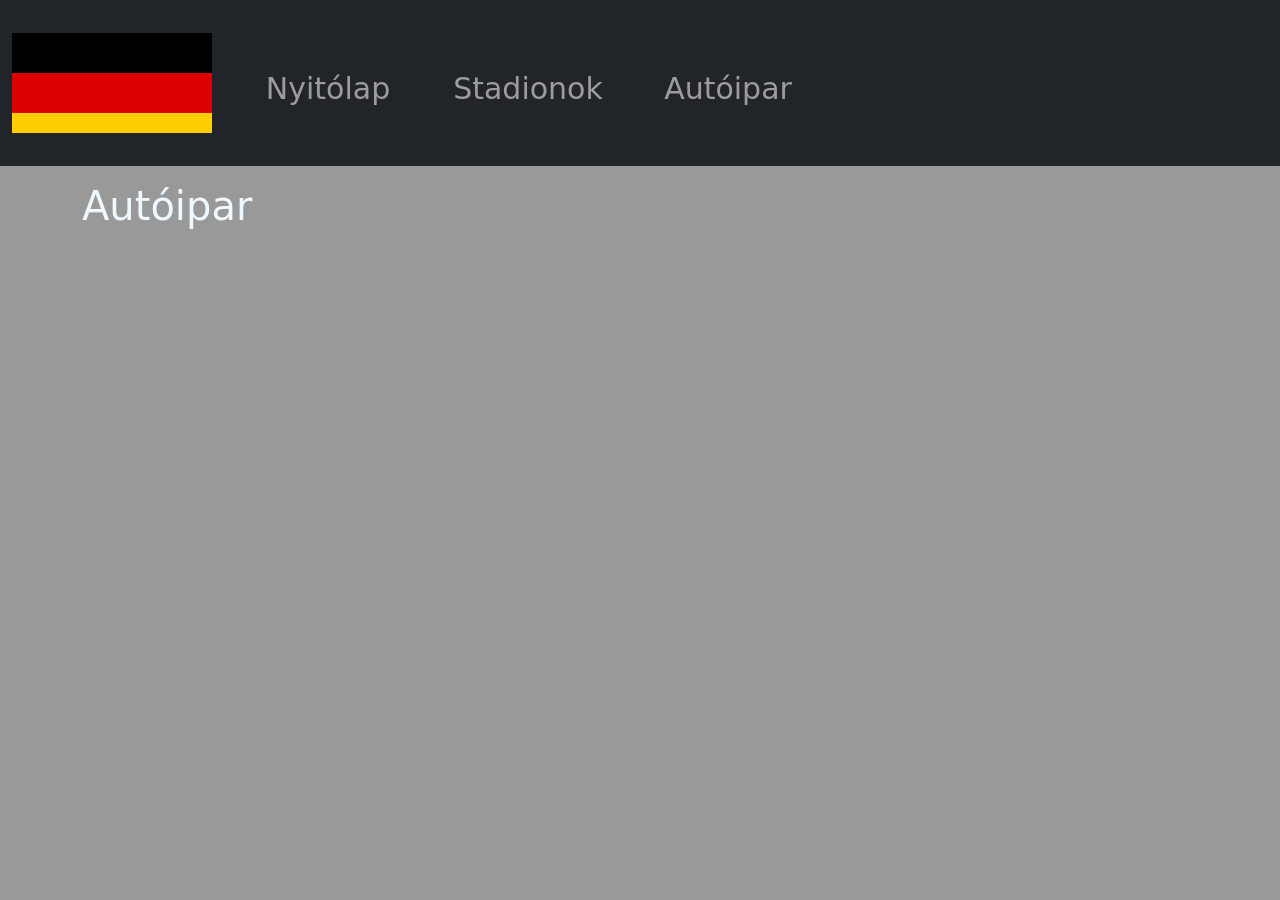
==== autoipar.html @ af7eff60 "aaa" ====
<!DOCTYPE html>
<html lang="en">

<head>
    <meta charset="UTF-8">
    <meta name="viewport" content="width=device-width, initial-scale=1.0">
    <title>Document</title>

    <!-- Latest compiled and minified CSS -->
    <link href="https://cdn.jsdelivr.net/npm/bootstrap@5.3.8/dist/css/bootstrap.min.css" rel="stylesheet">

    <!-- Latest compiled JavaScript -->
    <script src="https://cdn.jsdelivr.net/npm/bootstrap@5.3.8/dist/js/bootstrap.bundle.min.js"></script>


    <link rel="preconnect" href="https://fonts.googleapis.com">
    <link rel="preconnect" href="https://fonts.gstatic.com" crossorigin>
    <link href="https://fonts.googleapis.com/css2?family=Sen:wght@700&display=swap" rel="stylesheet">

    <link rel="stylesheet" href="stilus.css">

</head>

<body>

    <div id="menu"></div>
    <header></header>
    <main class="container mt-3">
        <h1 class="etelekcim">Autóipar</h1>
        <section>
            <div class="row" id="foDiv">

            </div>
        </section>






    </main>

    <footer></footer>

    <script src="js/menu.js"></script>
    <script src="js/adat3.js"></script>
    <!--<script src="js/ikon.js"></script>-->
    <script src="js/etelek.js"></script>
</body>
---- stilus.css ----
.cimecske {
    font-family: "Sen", sans-serif;
    font-weight: 700;
    font-size: 200%;
}

.kep {
    height: 300px;
}

.leirasSzoveg {
    text-align: justify;
}

.kartya {
    border: 1px solid rgb(255, 0, 51);
    box-shadow: 3px 3px;
    border-radius: 3px;
    margin: 10px;
    padding: 10px;
    height: 500px;
}

#foDiv {
    background-image: url("");
    background-size: cover;
    background-position: center;
    padding: 20px;
    border-radius: 10px;
}

body {
    background: linear-gradient(rgba(0, 0, 0, 0.4), rgba(0, 0, 0, 0.4)), url("kepek/hatter2.jpg");
    background-size: cover;
    background-position: center;
    background-attachment: fixed;
}

h1 {
    color: aliceblue;
}

a {
    background-image: url(kepek/Gemany.svg);
    height: 100px;
    width: 200px;
    background-size: cover;
    font-size: 100px;
}

.betu {
    font-size: 30px;
    text-align: center;
    padding-top: 50px;
}

.etelekcim {
    position: relative;
    display: inline-block;
    font-size: 40px;
    z-index: 2;
}

.etelekcim::before {
    content: "";
    position: absolute;
    top: -20px;
    left: 0px;
    width: 150px;
    height: 150px;
    background-image: url("");
    background-size: contain;
    background-repeat: no-repeat;
    opacity: 0.7;
    z-index: -1;
    /* EZ A LÉNYEG: mögé kerül */
}
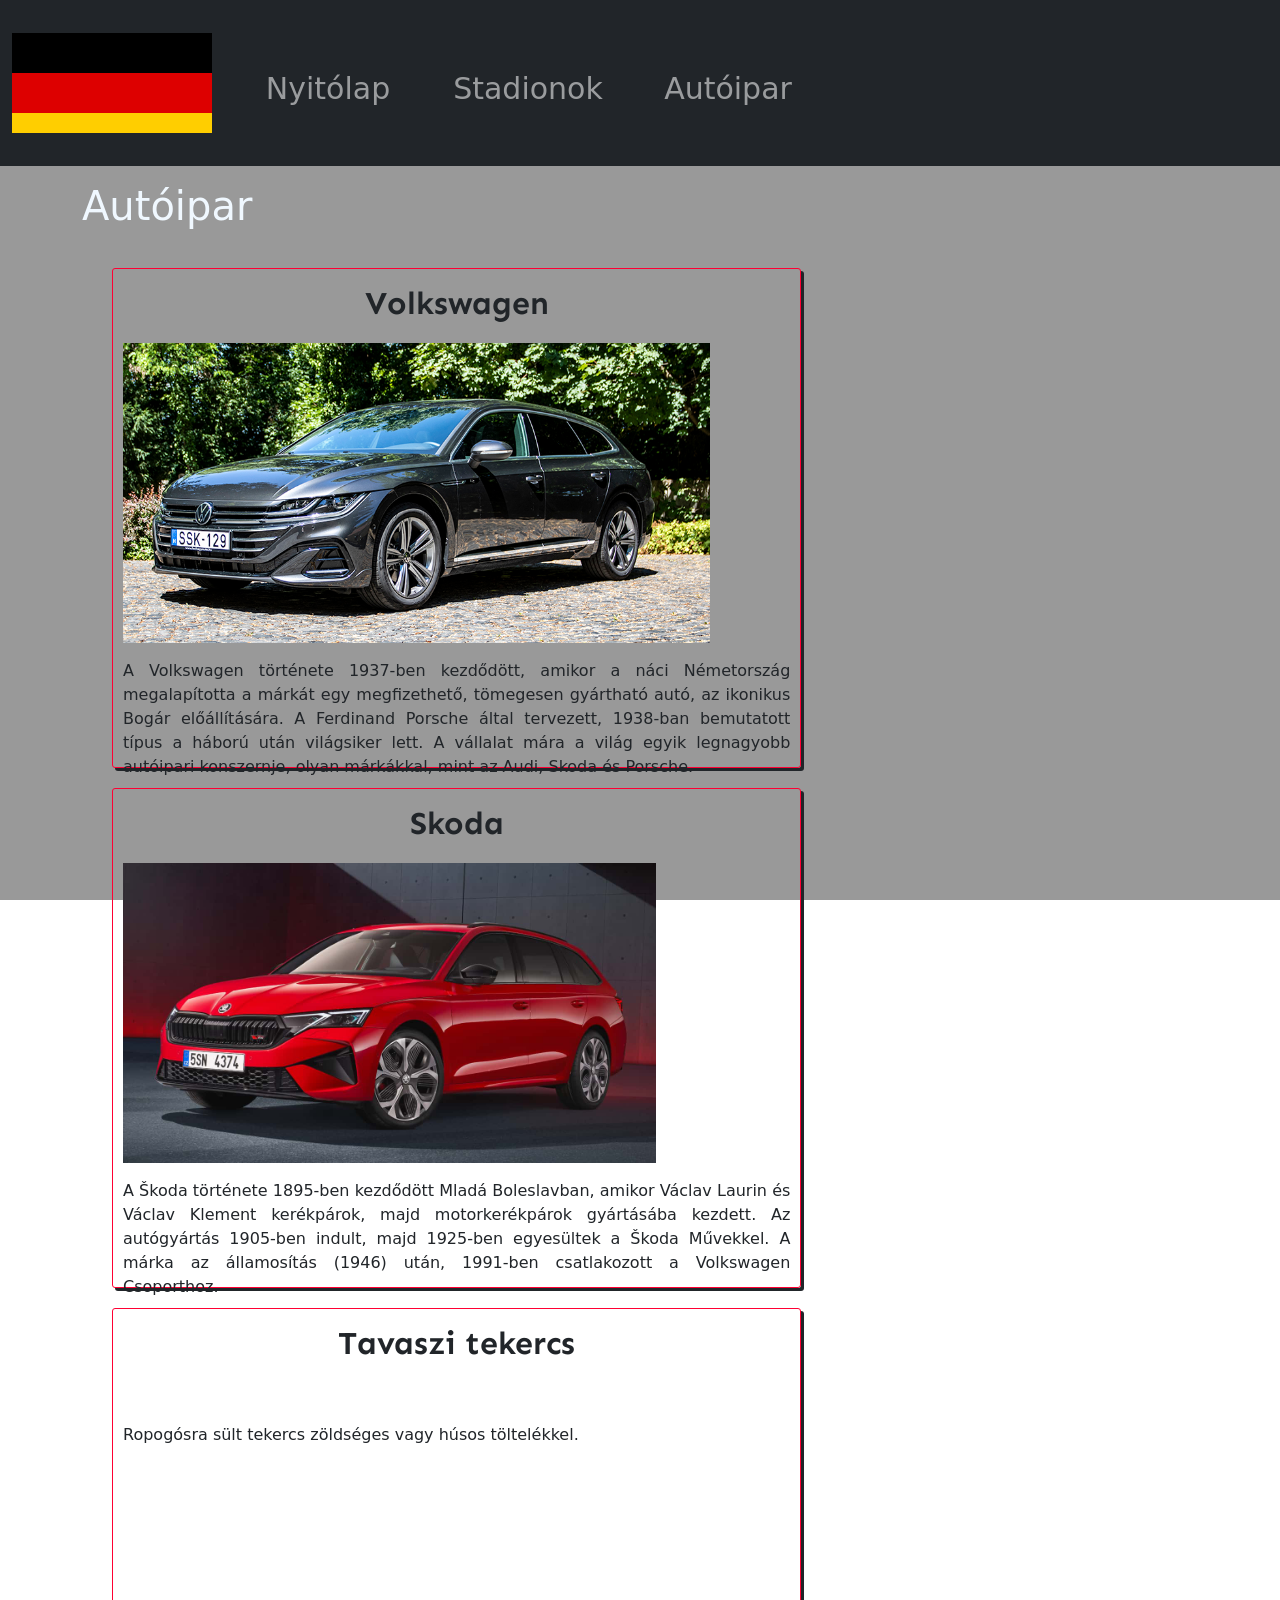
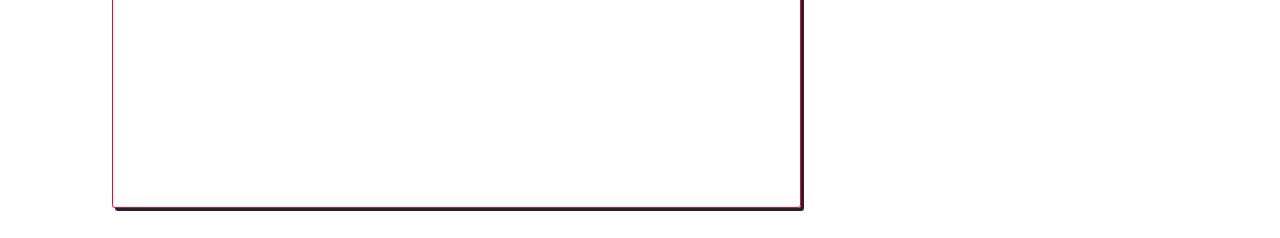
==== commit 5a2bbb58: "AA" ====
--- a/autoipar.html
+++ b/autoipar.html
@@ -45,5 +45,5 @@
     <script src="js/menu.js"></script>
     <script src="js/adat3.js"></script>
     <!--<script src="js/ikon.js"></script>-->
-    <script src="js/etelek.js"></script>
+    <script src="js/autoipar.js"></script>
 </body>
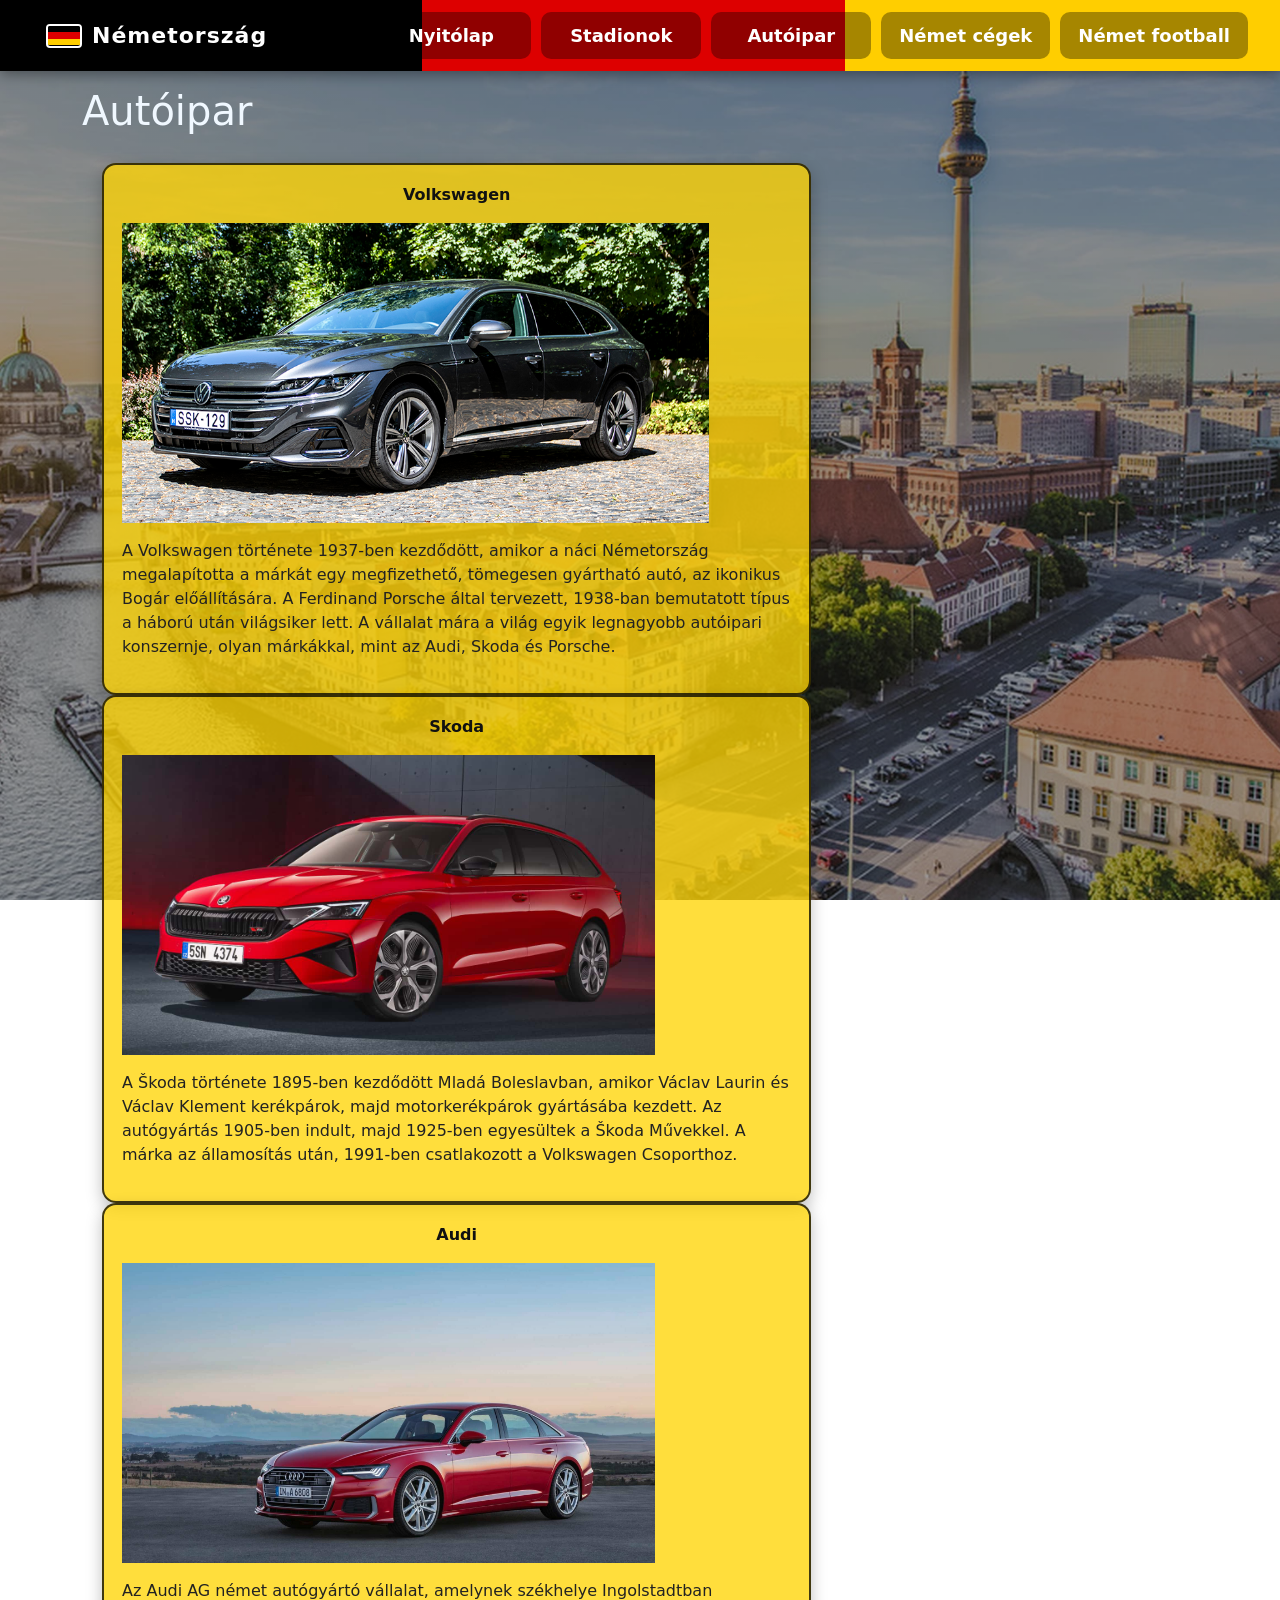
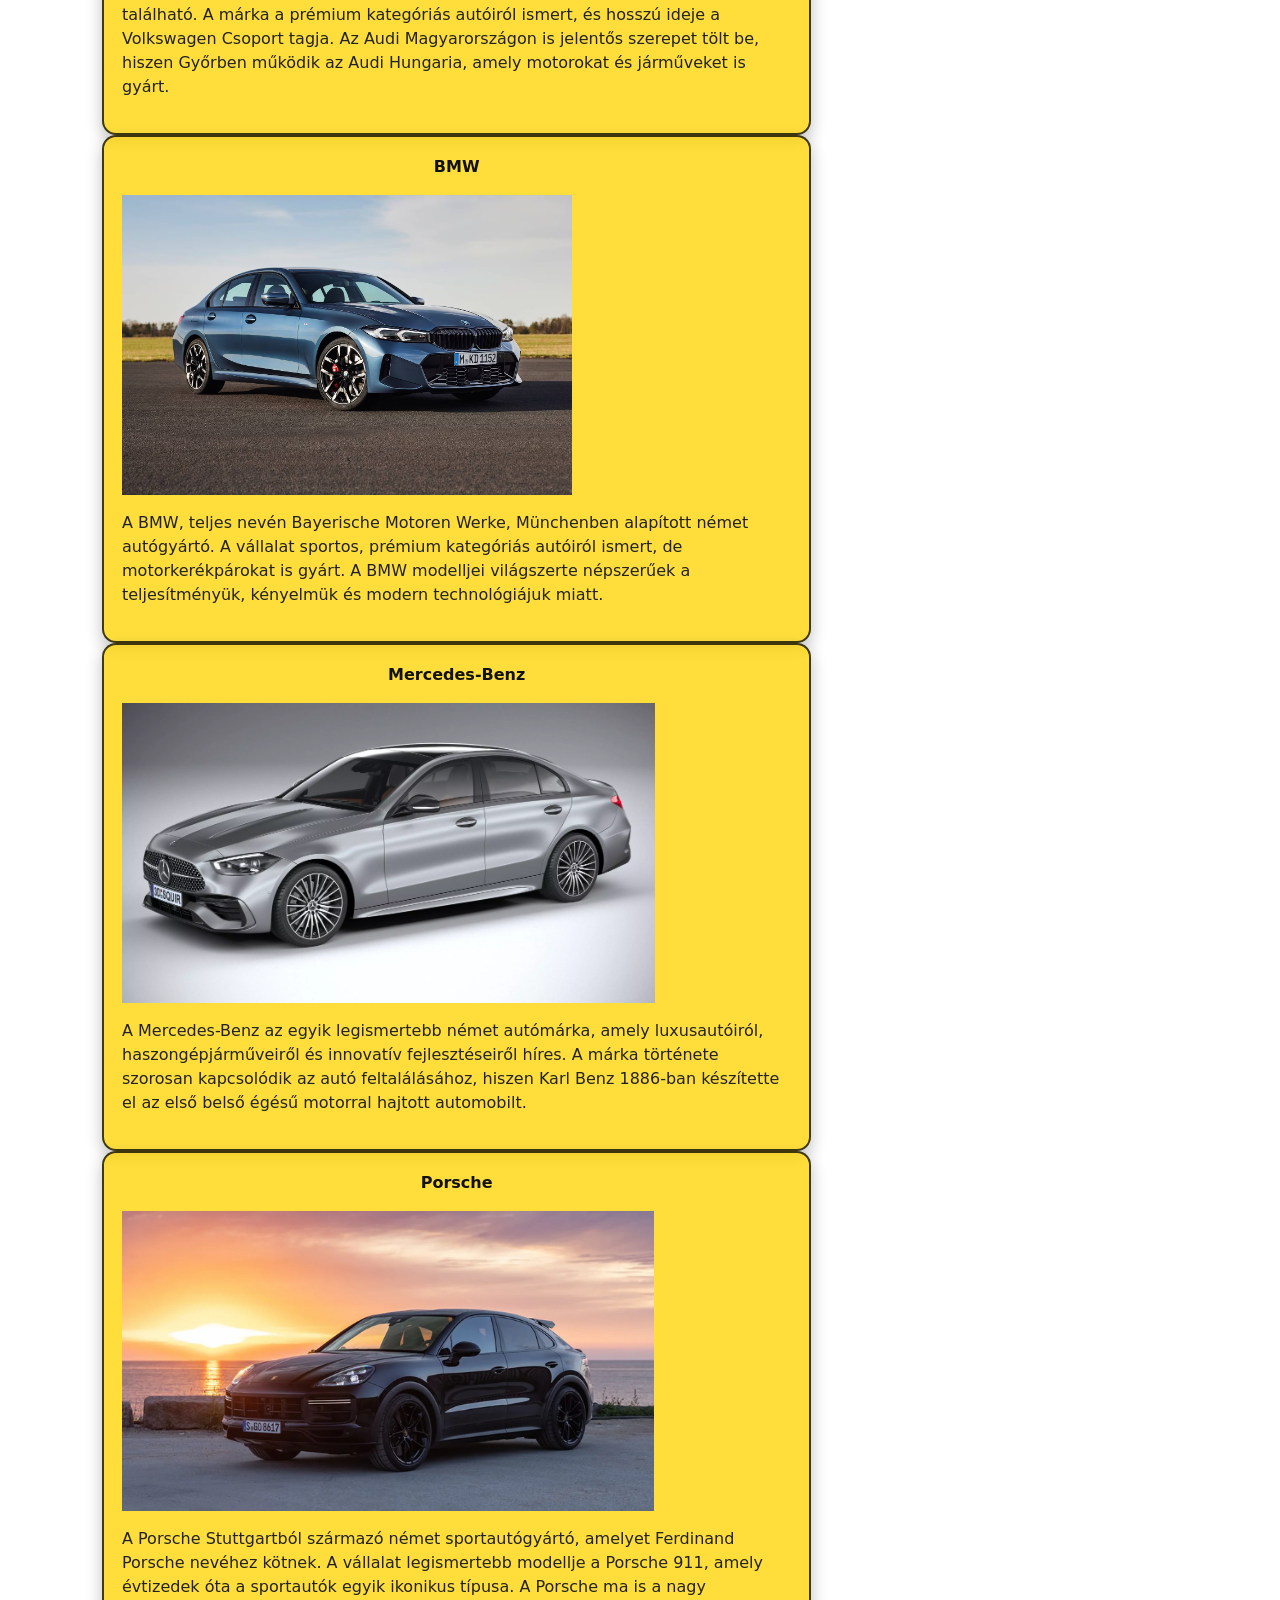
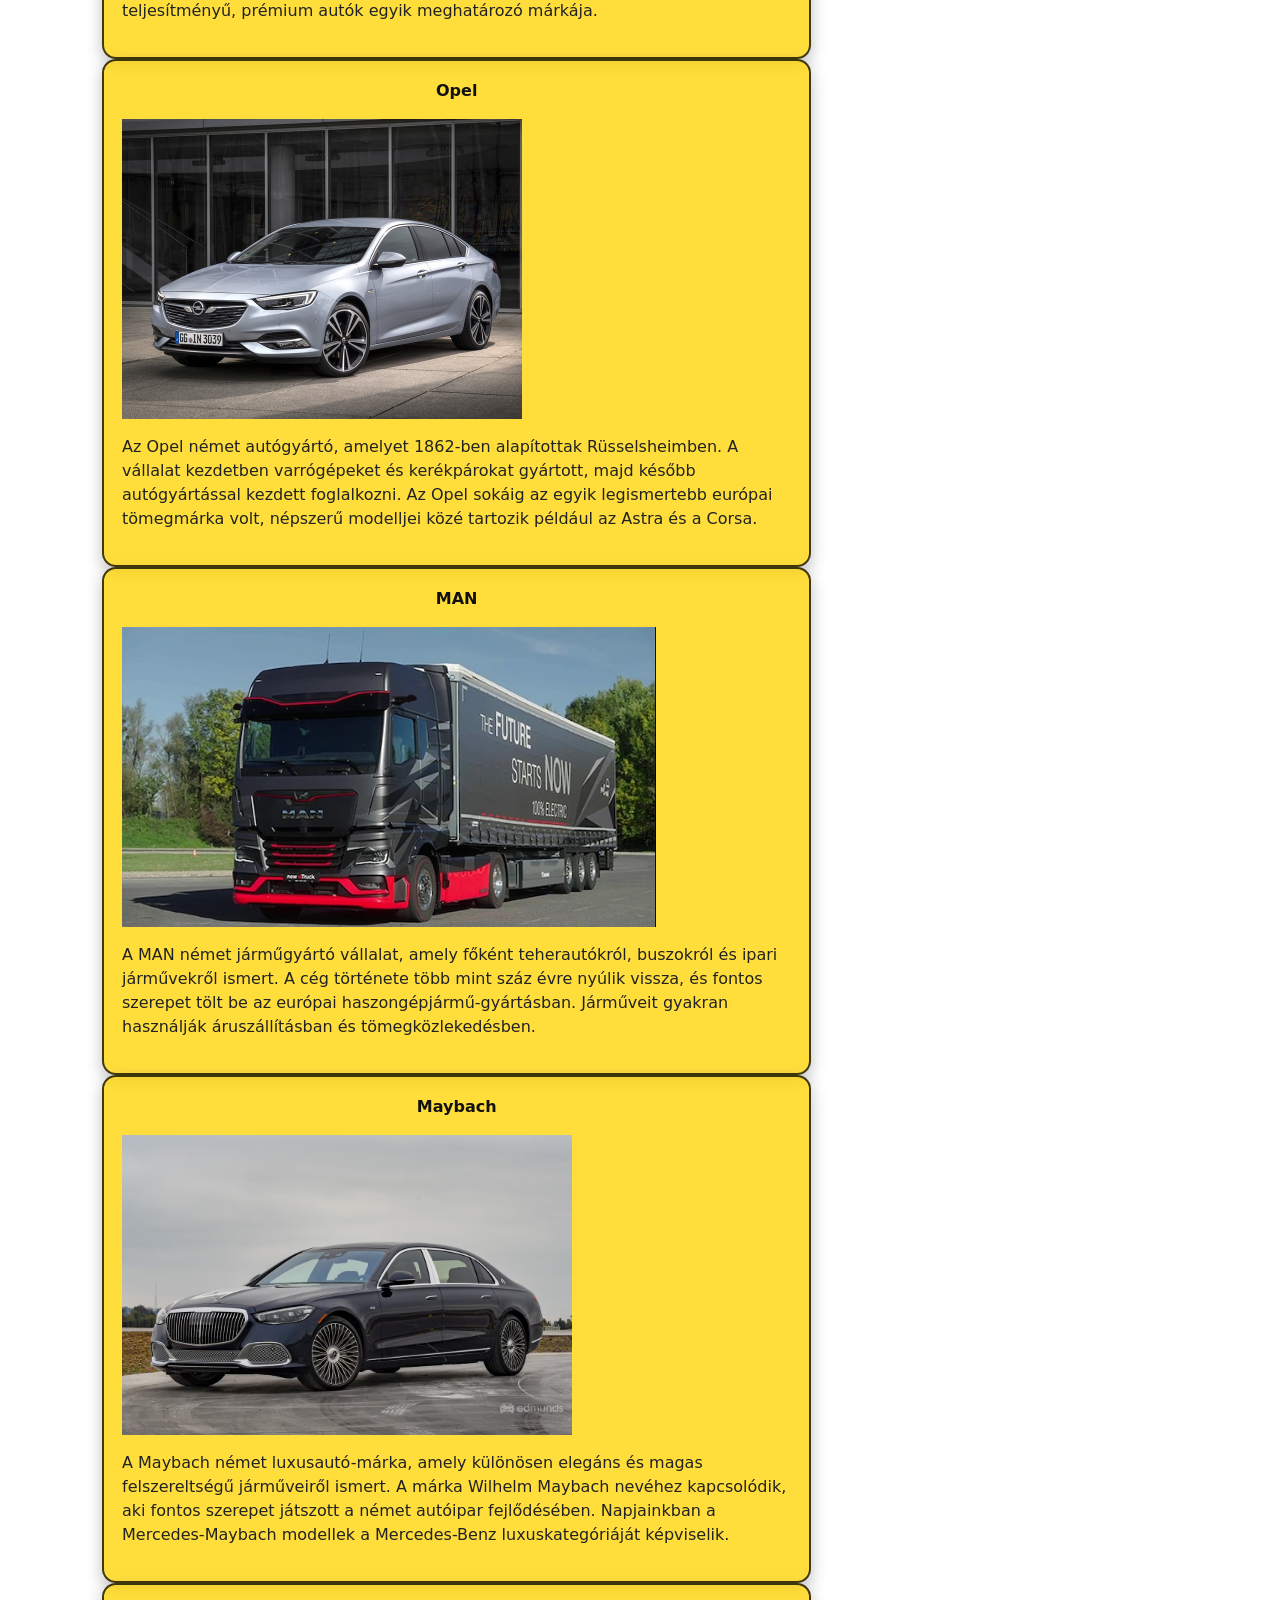
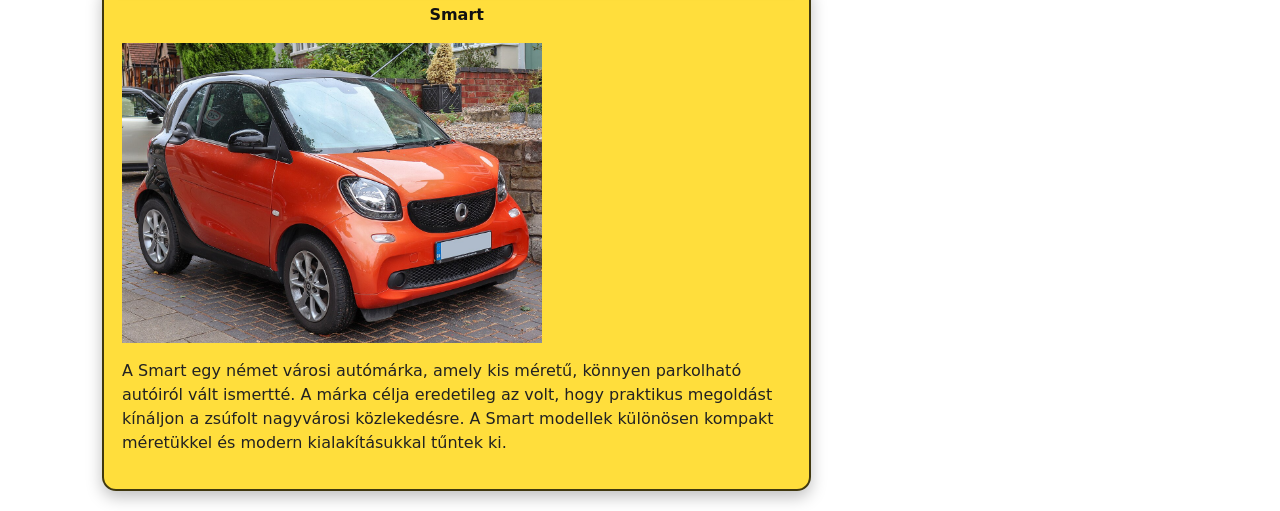
==== commit 4804b39d: "aaa" ====
--- a/autoipar.html
+++ b/autoipar.html
@@ -44,6 +44,5 @@
 
     <script src="js/menu.js"></script>
     <script src="js/adat3.js"></script>
-    <!--<script src="js/ikon.js"></script>-->
     <script src="js/autoipar.js"></script>
 </body>
--- a/stilus.css
+++ b/stilus.css
@@ -1,7 +1,6 @@
 .cimecske {
-    font-family: "Sen", sans-serif;
-    font-weight: 700;
-    font-size: 200%;
+    color: #111;
+    font-weight: bold;
 }
 
 .kep {
@@ -9,16 +8,24 @@
 }
 
 .leirasSzoveg {
-    text-align: justify;
+    color: #222;
 }
 
 .kartya {
-    border: 1px solid rgb(255, 0, 51);
-    box-shadow: 3px 3px;
-    border-radius: 3px;
-    margin: 10px;
-    padding: 10px;
-    height: 500px;
+    background-color: rgba(255, 213, 6, 0.78);
+    border: 2px solid rgba(0, 0, 0, 0.75);
+    border-radius: 14px;
+    padding: 18px;
+    height: 100%;
+    display: flex;
+    flex-direction: column;
+    box-shadow: 0 6px 16px rgba(0, 0, 0, 0.25);
+}
+
+.kartya:hover {
+    background-color: rgba(255, 0, 0, 0.9);
+    transform: translateY(-3px);
+    transition: 0.25s;
 }
 
 #foDiv {
@@ -30,7 +37,7 @@
 }
 
 body {
-    background: linear-gradient(rgba(0, 0, 0, 0.4), rgba(0, 0, 0, 0.4)), url("kepek/hatter2.jpg");
+    background: linear-gradient(rgba(0, 0, 0, 0.4), rgba(0, 0, 0, 0.4)), url("kepek/Berlin.jpg");
     background-size: cover;
     background-position: center;
     background-attachment: fixed;
@@ -38,14 +45,6 @@
 
 h1 {
     color: aliceblue;
-}
-
-a {
-    background-image: url(kepek/Gemany.svg);
-    height: 100px;
-    width: 200px;
-    background-size: cover;
-    font-size: 100px;
 }
 
 .betu {
@@ -74,4 +73,140 @@
     opacity: 0.7;
     z-index: -1;
     /* EZ A LÉNYEG: mögé kerül */
+}
+
+.ugrasGomb {
+    display: inline-block;
+    font-size: 18px;
+    line-height: normal;
+    padding: 8px 18px;
+    margin-top: 10px;
+    background-color: #20252b;
+    color: rgb(255, 0, 0);
+    text-decoration: none;
+    border-radius: 6px;
+    font-weight: bold;
+}
+
+.ugrasGomb:hover {
+    background-color: #000000;
+    color: rgb(255, 247, 0);
+}
+
+.nemet-menu {
+    background: linear-gradient( 90deg, #000000 0%, #000000 33%, #dd0000 33%, #dd0000 66%, #ffce00 66%, #ffce00 100%);
+    box-shadow: 0 4px 12px rgba(0, 0, 0, 0.35);
+    padding: 12px 20px;
+}
+
+.nemet-logo {
+    color: white !important;
+    font-weight: bold;
+    font-size: 24px;
+    letter-spacing: 1px;
+    background-color: rgba(0, 0, 0, 0.45);
+    padding: 8px 16px;
+    border-radius: 12px;
+    text-decoration: none;
+}
+
+.nemet-logo:hover {
+    color: #ffce00 !important;
+}
+
+.menu-lista {
+    gap: 10px;
+    align-items: center;
+}
+
+.nemet-link {
+    color: white !important;
+    font-weight: bold;
+    font-size: 18px;
+    text-align: center;
+    padding: 10px 18px !important;
+    border-radius: 10px;
+    background-color: rgba(0, 0, 0, 0.35);
+    text-decoration: none;
+    min-width: 160px;
+}
+
+.nemet-link:hover {
+    background-color: rgba(0, 0, 0, 0.55);
+    color: #ffffff !important;
+}
+
+.nemet-toggler {
+    background-color: rgba(255, 255, 255, 0.8);
+    border-radius: 8px;
+}
+
+
+/* Mobilon szépen egymás alá */
+
+@media (max-width: 991px) {
+    .menu-lista {
+        gap: 8px;
+        margin-top: 15px;
+    }
+    .nemet-link {
+        display: block;
+        width: 100%;
+        min-width: unset;
+    }
+    .nemet-logo {
+        font-size: 20px;
+    }
+}
+
+.nemet-logo {
+    display: flex;
+    align-items: center;
+    gap: 10px;
+    color: white !important;
+    font-weight: bold;
+    font-size: 22px;
+    letter-spacing: 1px;
+    background-color: rgba(0, 0, 0, 0.55);
+    padding: 8px 14px;
+    border-radius: 12px;
+    text-decoration: none;
+    white-space: nowrap;
+}
+
+.zaszlo-csikok {
+    width: 36px;
+    height: 24px;
+    display: flex;
+    flex-direction: column;
+    border: 2px solid white;
+    border-radius: 4px;
+    overflow: hidden;
+    flex-shrink: 0;
+}
+
+.csik {
+    display: block;
+    height: 33.33%;
+    width: 100%;
+}
+
+.fekete {
+    background-color: #000000;
+}
+
+.piros {
+    background-color: #dd0000;
+}
+
+.sarga {
+    background-color: #ffce00;
+}
+
+.logo-szoveg {
+    line-height: 1;
+}
+
+.nemet-logo:hover {
+    color: #ffce00 !important;
 }
